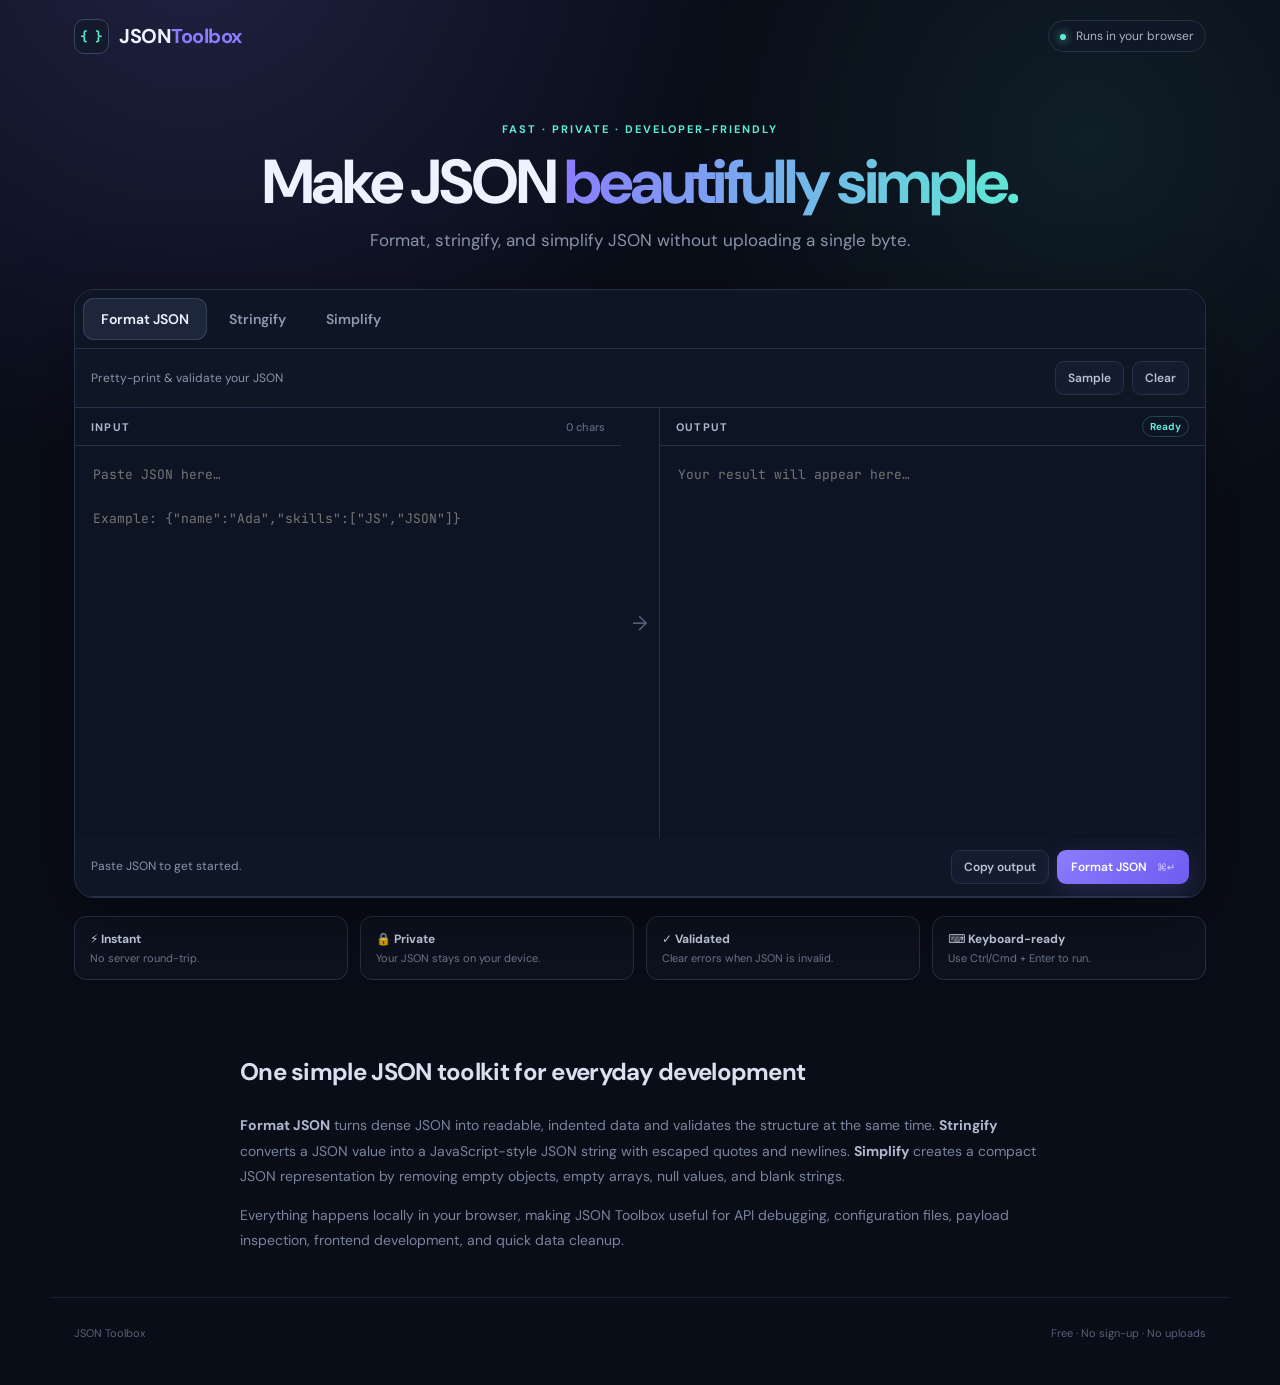
==== index.html @ 4c5df8f5 "Added html meta tag for google search console verification" ====
<!doctype html>
<html lang="en">
<head>
  <meta charset="utf-8">
  <meta name="viewport" content="width=device-width, initial-scale=1">
  <meta name="description" content="Free online JSON formatter, stringify tool, and JSON simplifier. Format, validate, stringify, minify, and simplify JSON instantly in your browser.">
  <meta name="keywords" content="JSON Formatter, JSON Stringify, JSON Simplifier, JSON Minify, JSON Validator, online JSON tool, JSON Formatter Online, JSON Stringify Online, JSON Beautifier, Pretty Print JSON">
  <meta name="theme-color" content="#0b1020">
  <link rel="canonical" href="https://chaoshelper.github.io/json-toolbox/">
  <link rel="icon" href="favicon.svg" type="image/svg+xml">
  <meta property="og:type" content="website">
  <meta property="og:title" content="JSON Formatter, Stringify & Simplify Online | JSON Toolbox">
  <meta property="og:description" content="A fast, privacy-friendly JSON toolkit that runs entirely in your browser.">
  <meta property="og:url" content="https://chaoshelper.github.io/json-toolbox/">
  <meta name="twitter:card" content="summary">
  <meta name="google-site-verification" content="4pp5OSKOZYkpX6RGGO-SW4b60eWZYmqWkzDrChkV4Nk" />
  <title>JSON Formatter, Stringify & Simplify Online | JSON Toolbox</title>
  <style>
    /* Critical shell styling: keeps the page usable even before styles.css loads. */
    :root{color-scheme:dark;font-family:Inter,ui-sans-serif,system-ui,-apple-system,BlinkMacSystemFont,"Segoe UI",sans-serif}
    body{margin:0;background:#0b1020;color:#eef2ff}
  </style>
  <link rel="stylesheet" href="styles.css">
  <script type="application/ld+json">
  {
    "@context":"https://schema.org",
    "@type":"WebApplication",
    "name":"JSON Toolbox",
    "applicationCategory":"DeveloperApplication",
    "operatingSystem":"Any",
    "description":"Browser-based JSON formatter, stringify tool and JSON simplifier.",
    "offers":{"@type":"Offer","price":"0","priceCurrency":"USD"}
  }
  </script>
</head>
<body>
  <header class="site-header">
    <a class="brand" href="/" aria-label="JSON Toolbox home">
      <span class="brand-mark">{ }</span>
      <span>JSON<span class="brand-accent">Toolbox</span></span>
    </a>
    <span class="privacy-pill"><span class="dot"></span> Runs in your browser</span>
  </header>

  <main class="container">
    <section class="hero">
      <p class="eyebrow">FAST · PRIVATE · DEVELOPER-FRIENDLY</p>
      <h1>Make JSON <span>beautifully simple.</span></h1>
      <p class="hero-copy">Format, stringify, and simplify JSON without uploading a single byte.</p>
    </section>

    <section class="tool-card" aria-label="JSON Toolbox">
      <nav class="tabs" role="tablist" aria-label="JSON tools">
        <button class="tab active" role="tab" aria-selected="true" aria-controls="panel-format" id="tab-format" data-mode="format">Format JSON</button>
        <button class="tab" role="tab" aria-selected="false" aria-controls="panel-stringify" id="tab-stringify" data-mode="stringify">Stringify</button>
        <button class="tab" role="tab" aria-selected="false" aria-controls="panel-simplify" id="tab-simplify" data-mode="simplify">Simplify</button>
      </nav>

      <div class="toolbar">
        <div class="toolbar-left">
          <span id="modeHint">Pretty-print & validate your JSON</span>
        </div>
        <div class="toolbar-actions">
          <button class="ghost-btn" id="sampleBtn" type="button">Sample</button>
          <button class="ghost-btn" id="clearBtn" type="button">Clear</button>
        </div>
      </div>

      <div class="workspace">
        <div class="editor-wrap">
          <div class="panel-head">
            <span>Input</span>
            <span class="counter" id="inputCounter">0 chars</span>
          </div>
          <textarea id="input" spellcheck="false" autocomplete="off" autocapitalize="off" aria-label="JSON input" placeholder='Paste JSON here…&#10;&#10;Example: {"name":"Ada","skills":["JS","JSON"]}'></textarea>
        </div>

        <div class="swap-col" aria-hidden="true">
          <span>→</span>
        </div>

        <div class="editor-wrap output-wrap">
          <div class="panel-head">
            <span>Output</span>
            <span class="status" id="status">Ready</span>
          </div>
          <textarea id="output" spellcheck="false" readonly aria-label="JSON output" placeholder="Your result will appear here…"></textarea>
        </div>
      </div>

      <div class="bottom-bar">
        <div class="message" id="message" aria-live="polite">Paste JSON to get started.</div>
        <div class="toolbar-actions">
          <button class="secondary-btn" id="copyBtn" type="button">Copy output</button>
          <button class="primary-btn" id="runBtn" type="button">Format JSON <span>⌘↵</span></button>
        </div>
      </div>
    </section>

    <section class="features" aria-label="Benefits">
      <article><strong>⚡ Instant</strong><span>No server round-trip.</span></article>
      <article><strong>🔒 Private</strong><span>Your JSON stays on your device.</span></article>
      <article><strong>✓ Validated</strong><span>Clear errors when JSON is invalid.</span></article>
      <article><strong>⌨ Keyboard-ready</strong><span>Use Ctrl/Cmd + Enter to run.</span></article>
    </section>

    <section class="seo-copy">
      <h2>One simple JSON toolkit for everyday development</h2>
      <p><strong>Format JSON</strong> turns dense JSON into readable, indented data and validates the structure at the same time. <strong>Stringify</strong> converts a JSON value into a JavaScript-style JSON string with escaped quotes and newlines. <strong>Simplify</strong> creates a compact JSON representation by removing empty objects, empty arrays, null values, and blank strings.</p>
      <p>Everything happens locally in your browser, making JSON Toolbox useful for API debugging, configuration files, payload inspection, frontend development, and quick data cleanup.</p>
    </section>
  </main>

  <footer class="footer">
    <span>JSON Toolbox</span>
    <span>Free · No sign-up · No uploads</span>
  </footer>

  <script src="app.js" defer></script>
</body>
</html>
---- styles.css ----
@import url('https://fonts.googleapis.com/css2?family=DM+Sans:wght@400;500;600;700&family=JetBrains+Mono:wght@400;500&display=swap');

:root{
  --bg:#090d18;--surface:#111827;--surface2:#0d1423;--border:#263148;
  --text:#edf2ff;--muted:#8995ad;--accent:#8b7cff;--accent2:#5eead4;
  --danger:#fb7185;--shadow:0 24px 80px rgba(0,0,0,.34);
}
*{box-sizing:border-box}
html{scroll-behavior:smooth}
body{min-height:100vh;background:
 radial-gradient(circle at 15% -5%,rgba(139,124,255,.18),transparent 30%),
 radial-gradient(circle at 85% 10%,rgba(94,234,212,.08),transparent 24%),
 var(--bg);font-family:"DM Sans",system-ui,sans-serif}
button,textarea{font:inherit}
button{cursor:pointer}
.site-header{height:72px;max-width:1180px;margin:auto;padding:0 24px;display:flex;align-items:center;justify-content:space-between}
.brand{display:flex;align-items:center;gap:10px;color:var(--text);text-decoration:none;font-weight:700;font-size:20px;letter-spacing:-.5px}
.brand-mark{width:35px;height:35px;border:1px solid #3b4660;border-radius:10px;display:grid;place-items:center;color:var(--accent2);font-family:"JetBrains Mono";font-size:13px;background:#121a2b}
.brand-accent{color:var(--accent)}
.privacy-pill{font-size:12px;color:#a9b3c7;border:1px solid var(--border);border-radius:999px;padding:7px 11px;background:rgba(17,24,39,.6)}
.dot{display:inline-block;width:6px;height:6px;background:var(--accent2);border-radius:50%;margin-right:7px;box-shadow:0 0 10px var(--accent2)}
.container{max-width:1180px;margin:auto;padding:50px 24px 30px}
.hero{text-align:center;margin-bottom:38px}
.eyebrow{font-size:11px;letter-spacing:2px;color:var(--accent2);font-weight:700;margin:0 0 14px}
h1{font-size:clamp(36px,5vw,62px);line-height:1.02;letter-spacing:-3px;margin:0;font-weight:700}
h1 span{background:linear-gradient(100deg,var(--accent),var(--accent2));-webkit-background-clip:text;background-clip:text;color:transparent}
.hero-copy{color:var(--muted);font-size:17px;margin:16px 0 0}
.tool-card{background:rgba(17,24,39,.88);border:1px solid var(--border);border-radius:20px;box-shadow:var(--shadow);overflow:hidden;backdrop-filter:blur(12px)}
.tabs{display:flex;gap:4px;padding:8px;border-bottom:1px solid var(--border);background:#0e1524}
.tab{border:0;background:transparent;color:#8d99b0;padding:12px 18px;border-radius:11px;font-weight:600;font-size:14px}
.tab:hover{color:var(--text);background:#172033}
.tab.active{background:#1d263b;color:var(--text);box-shadow:inset 0 0 0 1px #33405b}
.toolbar,.bottom-bar{display:flex;align-items:center;justify-content:space-between;padding:12px 16px;border-bottom:1px solid var(--border)}
.toolbar{color:var(--muted);font-size:12px}
.toolbar-actions{display:flex;gap:8px}
.ghost-btn,.secondary-btn,.primary-btn{border:1px solid var(--border);background:#141d2f;color:#b8c1d3;border-radius:9px;padding:8px 12px;font-size:12px;font-weight:600}
.ghost-btn:hover,.secondary-btn:hover{background:#1a253a;color:var(--text)}
.workspace{display:grid;grid-template-columns:minmax(0,1fr) 38px minmax(0,1fr);min-height:430px;background:var(--surface2)}
.editor-wrap{min-width:0}
.output-wrap{border-left:1px solid var(--border)}
.swap-col{display:grid;place-items:center;color:#56627a;font-size:20px}
.panel-head{height:38px;display:flex;align-items:center;justify-content:space-between;padding:0 16px;border-bottom:1px solid var(--border);color:#aab5c9;font-size:11px;text-transform:uppercase;letter-spacing:1.2px;font-weight:700}
.counter{font-weight:500;letter-spacing:0;text-transform:none;color:#5f6b83}
.status{font-size:10px;color:var(--accent2);border:1px solid #23454a;padding:3px 7px;border-radius:999px;text-transform:none;letter-spacing:0}
textarea{width:100%;height:392px;display:block;resize:none;border:0;outline:0;background:transparent;color:#dce4f6;padding:18px 18px;font-family:"JetBrains Mono",ui-monospace,monospace;font-size:13px;line-height:1.7;tab-size:2}
#input::selection,#output::selection{background:#4c467a}
#output{color:#c4cdfd}
.message{font-size:12px;color:var(--muted);min-height:18px}
.message.error{color:var(--danger)}
.primary-btn{border:0;background:linear-gradient(135deg,var(--accent),#6e5cf0);color:white;padding:9px 14px;box-shadow:0 8px 24px rgba(139,124,255,.18)}
.primary-btn:hover{filter:brightness(1.08);transform:translateY(-1px)}
.primary-btn span{opacity:.55;margin-left:7px;font-size:10px}
.features{display:grid;grid-template-columns:repeat(4,1fr);gap:12px;margin:18px 0 70px}
.features article{border:1px solid var(--border);background:rgba(17,24,39,.48);border-radius:12px;padding:14px 15px;display:flex;flex-direction:column;gap:4px}
.features strong{font-size:12px;color:#cbd5e8}.features span{font-size:11px;color:#6f7b93}
.seo-copy{max-width:800px;margin:auto;color:#78859d;font-size:14px;line-height:1.8}
.seo-copy h2{color:#d9e1f1;font-size:24px;letter-spacing:-.7px}
.seo-copy strong{color:#aeb9cf}
.footer{max-width:1180px;margin:auto;padding:28px 24px 45px;display:flex;justify-content:space-between;color:#56627a;font-size:11px;border-top:1px solid #161f30}
@media(max-width:760px){
 .site-header{height:64px;padding:0 16px}.privacy-pill{display:none}.container{padding:34px 12px 20px}
 h1{letter-spacing:-2px}.hero-copy{font-size:15px}.tabs{overflow:auto}.tab{white-space:nowrap;padding:11px 14px}
 .toolbar{gap:10px}.toolbar-left{max-width:55%}.workspace{grid-template-columns:1fr;min-height:0}
 .swap-col{display:none}.output-wrap{border-left:0;border-top:1px solid var(--border)}
 textarea{height:300px}.features{grid-template-columns:1fr 1fr;margin-bottom:48px}
 .bottom-bar{gap:12px;align-items:flex-end}.bottom-bar .message{flex:1}.primary-btn span{display:none}
 .footer{padding:24px 16px;gap:10px;flex-direction:column}
}

/* ─────────────────────────────
   404 Page
   ───────────────────────────── */

.error-page{
  min-height:calc(100vh - 72px);
  display:grid;
  place-items:center;
  padding:50px 24px 70px;
}

.error-container{
  width:100%;
  max-width:680px;
  text-align:center;
}

.error-mark{
  width:52px;
  height:52px;
  margin:0 auto 28px;
  display:grid;
  place-items:center;

  border:1px solid #3b4660;
  border-radius:14px;

  color:var(--accent2);
  background:#121a2b;

  font-family:"JetBrains Mono",ui-monospace,monospace;
  font-size:15px;
  font-weight:500;

  box-shadow:0 12px 35px rgba(0,0,0,.2);
}

.error-code{
  margin:0;

  font-family:"JetBrains Mono",ui-monospace,monospace;
  font-size:clamp(76px,14vw,150px);
  line-height:.9;
  font-weight:500;
  letter-spacing:-9px;

  background:linear-gradient(
    100deg,
    var(--accent),
    var(--accent2)
  );
  -webkit-background-clip:text;
  background-clip:text;
  color:transparent;
}

.error-title{
  margin:28px 0 10px;
  color:var(--text);
  font-size:clamp(25px,4vw,34px);
  line-height:1.2;
  letter-spacing:-1px;
  font-weight:700;
}

.error-copy{
  max-width:500px;
  margin:0 auto;

  color:var(--muted);
  font-size:15px;
  line-height:1.7;
}

.error-actions{
  display:flex;
  justify-content:center;
  gap:9px;
  margin-top:28px;
}

.error-actions .primary-btn,
.error-actions .secondary-btn{
  text-decoration:none;
  display:inline-flex;
  align-items:center;
  justify-content:center;
  min-height:40px;
}

.error-footer{
  margin:34px 0 0;

  color:#56627a;
  font-family:"JetBrains Mono",ui-monospace,monospace;
  font-size:10px;
}

@media(max-width:760px){
  .error-page{
    min-height:calc(100vh - 64px);
    padding:34px 16px 50px;
  }

  .error-mark{
    width:46px;
    height:46px;
    margin-bottom:24px;
  }

  .error-code{
    font-size:clamp(72px,22vw,110px);
    letter-spacing:-6px;
  }

  .error-title{
    margin-top:22px;
  }

  .error-copy{
    font-size:14px;
  }

  .error-actions{
    flex-direction:column;
    max-width:280px;
    margin-left:auto;
    margin-right:auto;
  }

  .error-actions .primary-btn,
  .error-actions .secondary-btn{
    width:100%;
  }
}
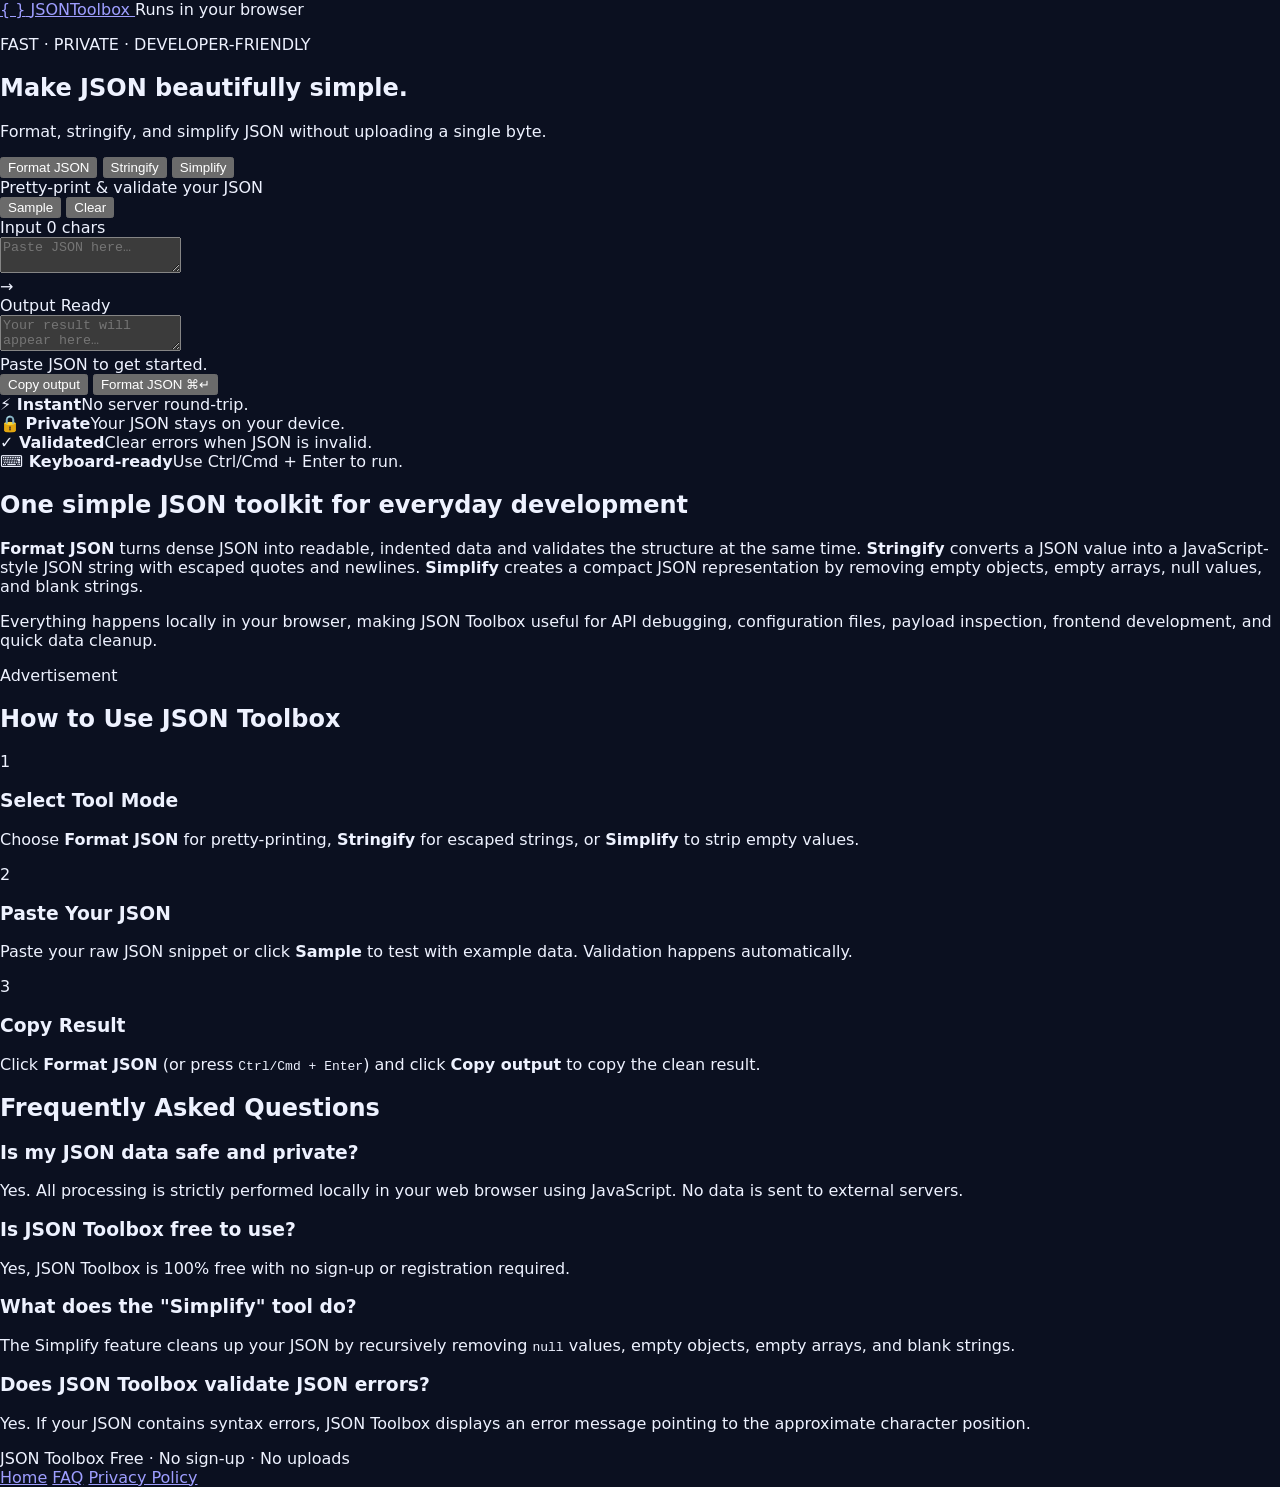
==== commit 2574d908: "Refactored to fit adsense" ====
--- a/index.html
+++ b/index.html
@@ -2,18 +2,21 @@
 <html lang="en">
 <head>
   <meta charset="utf-8">
+  <base href="/json-toolbox/">
   <meta name="viewport" content="width=device-width, initial-scale=1">
   <meta name="description" content="Free online JSON formatter, stringify tool, and JSON simplifier. Format, validate, stringify, minify, and simplify JSON instantly in your browser.">
   <meta name="keywords" content="JSON Formatter, JSON Stringify, JSON Simplifier, JSON Minify, JSON Validator, online JSON tool, JSON Formatter Online, JSON Stringify Online, JSON Beautifier, Pretty Print JSON">
   <meta name="theme-color" content="#0b1020">
-  <link rel="canonical" href="https://chaoshelper.github.io/json-toolbox/">
+  <link rel="canonical" href="https://tools.rnchaos.in/json-toolbox/">
   <link rel="icon" href="favicon.svg" type="image/svg+xml">
   <meta property="og:type" content="website">
   <meta property="og:title" content="JSON Formatter, Stringify & Simplify Online | JSON Toolbox">
   <meta property="og:description" content="A fast, privacy-friendly JSON toolkit that runs entirely in your browser.">
-  <meta property="og:url" content="https://chaoshelper.github.io/json-toolbox/">
+  <meta property="og:url" content="https://tools.rnchaos.in/json-toolbox/">
   <meta name="twitter:card" content="summary">
-  <meta name="google-site-verification" content="4pp5OSKOZYkpX6RGGO-SW4b60eWZYmqWkzDrChkV4Nk" />
+  <meta name="google-site-verification" content="M0w8Bp4arlTu7yHQXoirsM14NJHTKlp1DgENfFuLedY" />
+  <!-- Google AdSense Tag (Replace ca-pub-XXXXXXXXXXXXXXXX with your publisher ID) -->
+  <!-- <script async src="https://pagead2.googlesyndication.com/pagead/js/adsbygoogle.js?client=ca-pub-XXXXXXXXXXXXXXXX" crossorigin="anonymous"></script> -->
   <title>JSON Formatter, Stringify & Simplify Online | JSON Toolbox</title>
   <style>
     /* Critical shell styling: keeps the page usable even before styles.css loads. */
@@ -109,11 +112,80 @@
       <p><strong>Format JSON</strong> turns dense JSON into readable, indented data and validates the structure at the same time. <strong>Stringify</strong> converts a JSON value into a JavaScript-style JSON string with escaped quotes and newlines. <strong>Simplify</strong> creates a compact JSON representation by removing empty objects, empty arrays, null values, and blank strings.</p>
       <p>Everything happens locally in your browser, making JSON Toolbox useful for API debugging, configuration files, payload inspection, frontend development, and quick data cleanup.</p>
     </section>
+
+    <!-- AdSense Ad Slot Placeholder -->
+    <div class="ad-banner-wrap" aria-label="Advertisement">
+      <div class="ad-banner">
+        <!-- Google AdSense Unit (Replace ca-pub-XXXXXXXXXXXXXXXX and data-ad-slot with your actual ad code) -->
+        <!--
+        <ins class="adsbygoogle"
+             style="display:block"
+             data-ad-client="ca-pub-XXXXXXXXXXXXXXXX"
+             data-ad-slot="XXXXXXXXXX"
+             data-ad-format="auto"
+             data-full-width-responsive="true"></ins>
+        <script>
+             (adsbygoogle = window.adsbygoogle || []).push({});
+        </script>
+        -->
+        <span class="ad-placeholder-text">Advertisement</span>
+      </div>
+    </div>
+
+    <section class="how-it-works" aria-label="How to use JSON Toolbox">
+      <h2>How to Use JSON Toolbox</h2>
+      <div class="steps-grid">
+        <div class="step-card">
+          <div class="step-num">1</div>
+          <h3>Select Tool Mode</h3>
+          <p>Choose <strong>Format JSON</strong> for pretty-printing, <strong>Stringify</strong> for escaped strings, or <strong>Simplify</strong> to strip empty values.</p>
+        </div>
+        <div class="step-card">
+          <div class="step-num">2</div>
+          <h3>Paste Your JSON</h3>
+          <p>Paste your raw JSON snippet or click <strong>Sample</strong> to test with example data. Validation happens automatically.</p>
+        </div>
+        <div class="step-card">
+          <div class="step-num">3</div>
+          <h3>Copy Result</h3>
+          <p>Click <strong>Format JSON</strong> (or press <code>Ctrl/Cmd + Enter</code>) and click <strong>Copy output</strong> to copy the clean result.</p>
+        </div>
+      </div>
+    </section>
+
+    <section class="faq-section" id="faq" aria-label="Frequently Asked Questions">
+      <h2>Frequently Asked Questions</h2>
+      <div class="faq-grid">
+        <div class="faq-card">
+          <h3>Is my JSON data safe and private?</h3>
+          <p>Yes. All processing is strictly performed locally in your web browser using JavaScript. No data is sent to external servers.</p>
+        </div>
+        <div class="faq-card">
+          <h3>Is JSON Toolbox free to use?</h3>
+          <p>Yes, JSON Toolbox is 100% free with no sign-up or registration required.</p>
+        </div>
+        <div class="faq-card">
+          <h3>What does the "Simplify" tool do?</h3>
+          <p>The Simplify feature cleans up your JSON by recursively removing <code>null</code> values, empty objects, empty arrays, and blank strings.</p>
+        </div>
+        <div class="faq-card">
+          <h3>Does JSON Toolbox validate JSON errors?</h3>
+          <p>Yes. If your JSON contains syntax errors, JSON Toolbox displays an error message pointing to the approximate character position.</p>
+        </div>
+      </div>
+    </section>
   </main>
 
   <footer class="footer">
-    <span>JSON Toolbox</span>
-    <span>Free · No sign-up · No uploads</span>
+    <div class="footer-info">
+      <span>JSON Toolbox</span>
+      <span>Free · No sign-up · No uploads</span>
+    </div>
+    <nav class="footer-links" aria-label="Footer links">
+      <a href="https://tools.rnchaos.in/json-toolbox/">Home</a>
+      <a href="https://tools.rnchaos.in/json-toolbox/#faq">FAQ</a>
+      <a href="https://tools.rnchaos.in/privacy.html">Privacy Policy</a>
+    </nav>
   </footer>
 
   <script src="app.js" defer></script>
--- a/styles.css
+++ b/styles.css
@@ -202,3 +202,34 @@
     width:100%;
   }
 }
+
+/* ─────────────────────────────
+   AdSense & New Content Sections
+   ───────────────────────────── */
+
+.ad-banner-wrap { margin: 60px auto; max-width: 800px; }
+.ad-banner { background: var(--surface); border: 1px dashed var(--border); padding: 20px; text-align: center; color: var(--muted); border-radius: 12px; }
+.ad-placeholder-text { font-size: 12px; text-transform: uppercase; letter-spacing: 1px; }
+
+.how-it-works, .faq-section { max-width: 800px; margin: 80px auto; }
+.how-it-works h2, .faq-section h2 { text-align: center; margin-bottom: 40px; color: var(--text); }
+.steps-grid { display: grid; grid-template-columns: repeat(auto-fit, minmax(240px, 1fr)); gap: 24px; }
+.step-card { background: var(--surface); border: 1px solid var(--border); padding: 24px; border-radius: 16px; }
+.step-num { width: 32px; height: 32px; background: var(--accent); color: white; display: grid; place-items: center; border-radius: 8px; font-weight: 700; margin-bottom: 16px; }
+
+.faq-grid { display: grid; gap: 16px; }
+.faq-card { background: var(--surface); border: 1px solid var(--border); padding: 20px; border-radius: 12px; }
+.faq-card h3 { margin: 0 0 8px; font-size: 16px; color: var(--text); }
+.faq-card p { margin: 0; font-size: 14px; color: var(--muted); line-height: 1.6; }
+
+.footer-links { display: flex; gap: 20px; }
+.footer-links a { color: #56627a; text-decoration: none; font-size: 12px; }
+.footer-links a:hover { color: var(--text); }
+
+.privacy-page { max-width: 800px; margin: 50px auto; padding: 20px; }
+.privacy-page h1 { font-size: 32px; margin-bottom: 10px; }
+.privacy-updated { color: var(--muted); font-size: 14px; margin-bottom: 30px; }
+.privacy-content h2 { font-size: 20px; margin-top: 30px; color: var(--text); }
+.privacy-content p { color: var(--muted); line-height: 1.8; margin-bottom: 15px; }
+.privacy-content a { color: var(--accent); }
+
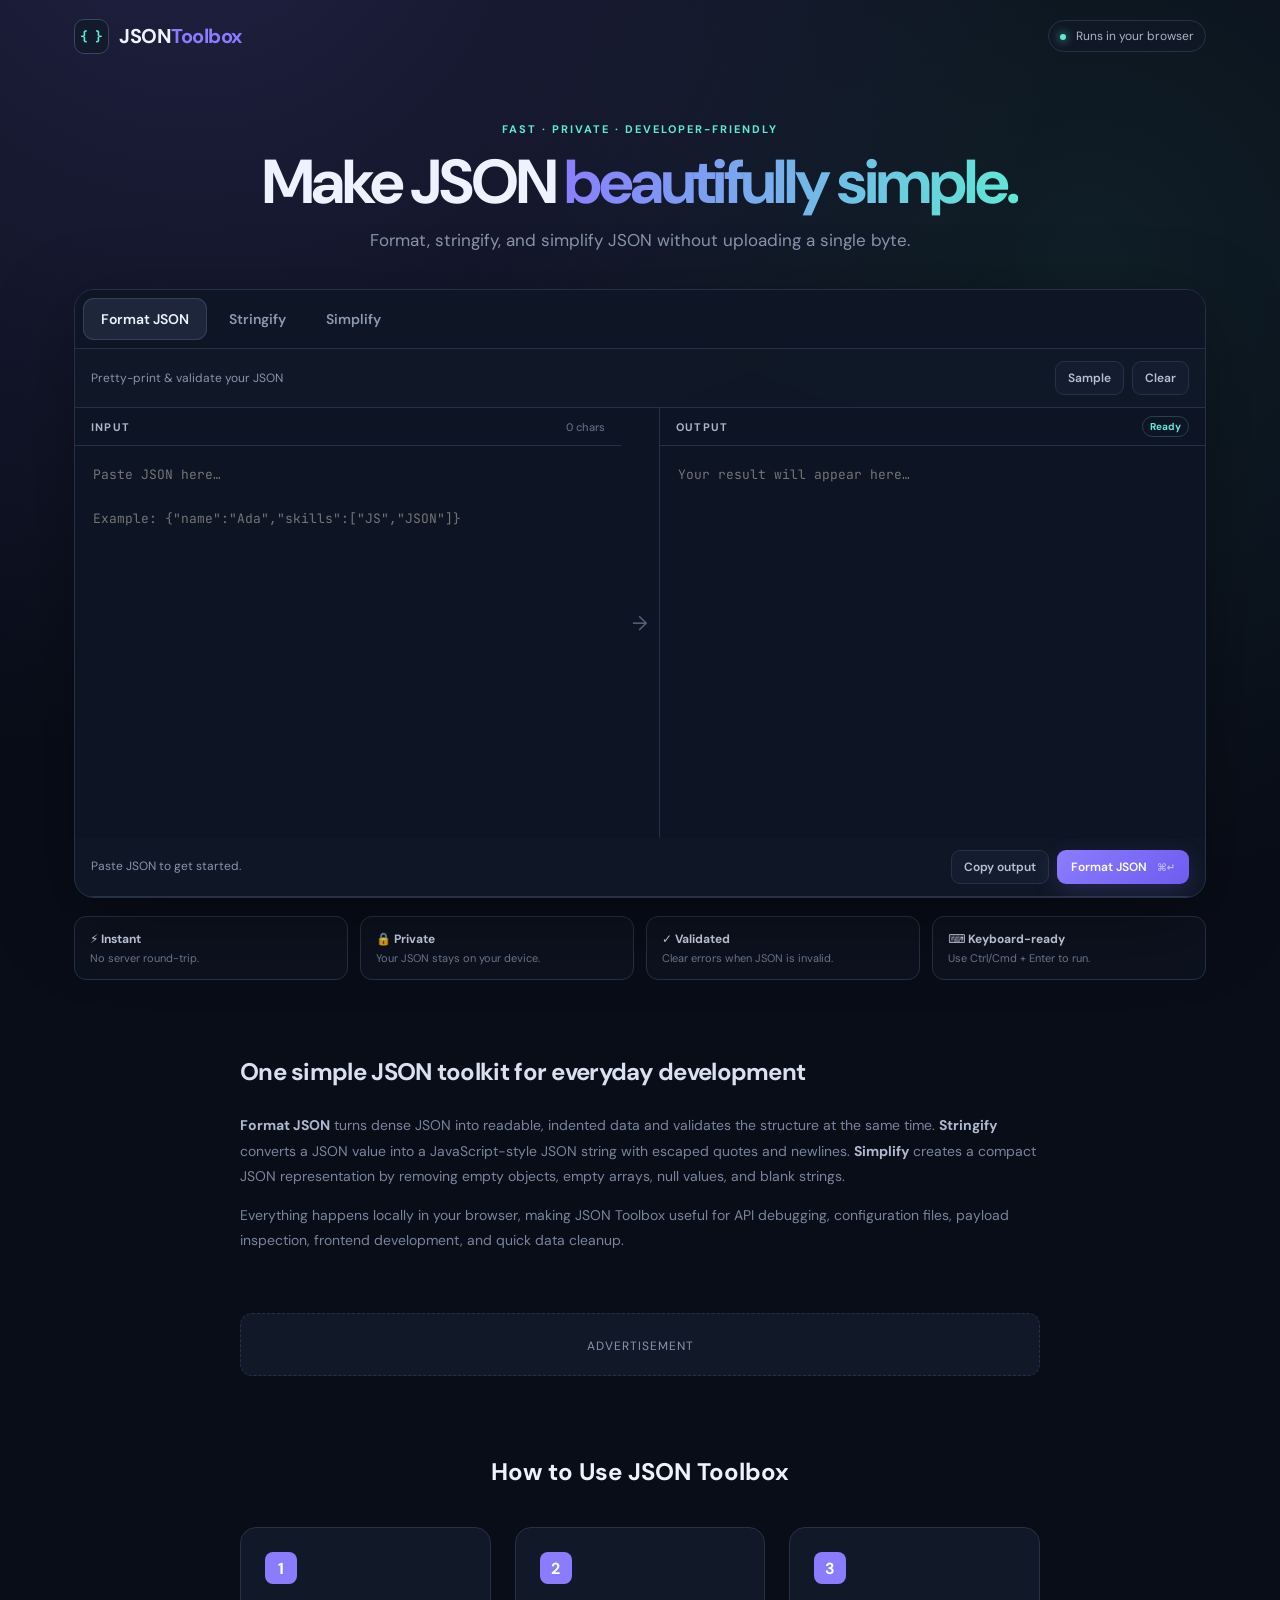
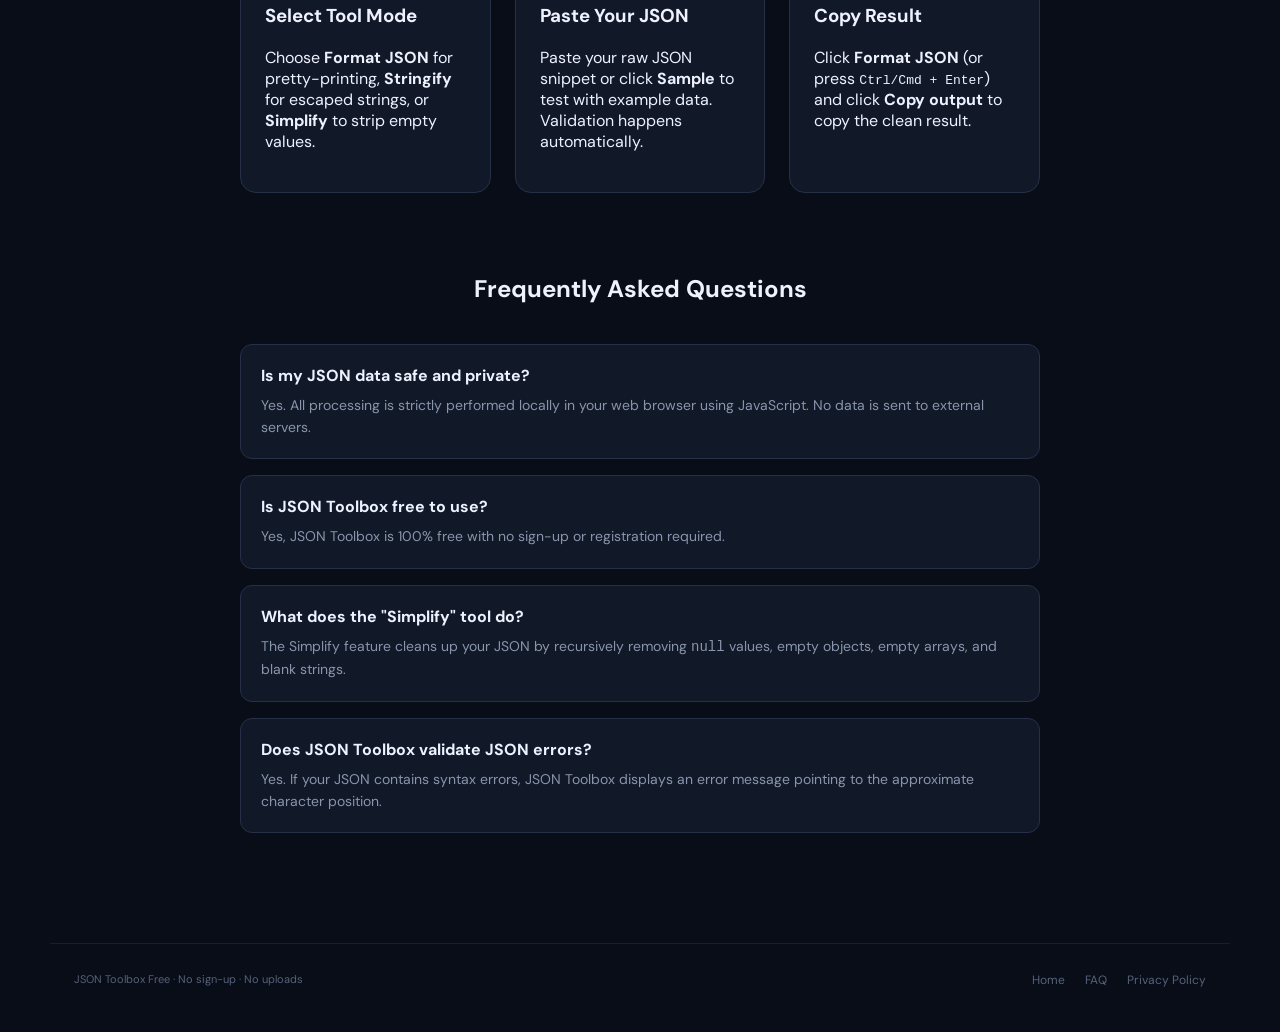
==== commit f5ea2461: "Removed base href for now" ====
--- a/index.html
+++ b/index.html
@@ -2,7 +2,7 @@
 <html lang="en">
 <head>
   <meta charset="utf-8">
-  <base href="/json-toolbox/">
+  <!-- <base href="/json-toolbox/"> -->
   <meta name="viewport" content="width=device-width, initial-scale=1">
   <meta name="description" content="Free online JSON formatter, stringify tool, and JSON simplifier. Format, validate, stringify, minify, and simplify JSON instantly in your browser.">
   <meta name="keywords" content="JSON Formatter, JSON Stringify, JSON Simplifier, JSON Minify, JSON Validator, online JSON tool, JSON Formatter Online, JSON Stringify Online, JSON Beautifier, Pretty Print JSON">
